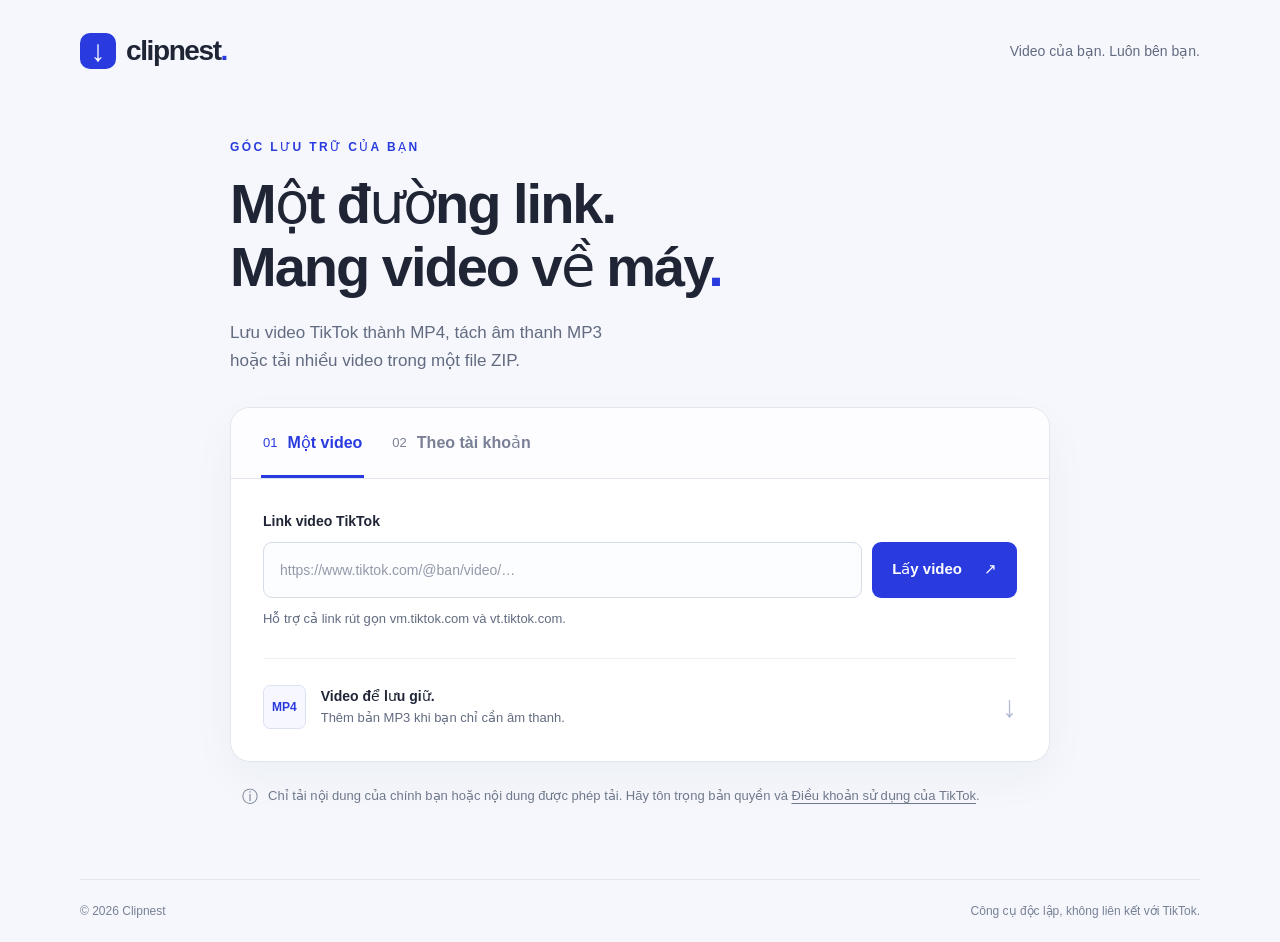
==== frontend/index.html @ 144a3503 "Build Clipnest FastAPI downloader and vanilla frontend" ====
<!doctype html>
<html lang="vi">
<head>
  <meta charset="utf-8"><meta name="viewport" content="width=device-width, initial-scale=1">
  <meta name="description" content="Tải video TikTok của bạn thành MP4, MP3 hoặc bộ sưu tập ZIP.">
  <meta name="referrer" content="no-referrer">
  <title>Clipnest — Lưu những video của bạn</title>
  <link rel="icon" type="image/svg+xml" href="data:image/svg+xml,%3Csvg xmlns='http://www.w3.org/2000/svg' viewBox='0 0 32 32'%3E%3Crect width='32' height='32' rx='9' fill='%232435e8'/%3E%3Cpath d='M16 7v13m-5-5 5 5 5-5M8 23v3h16v-3' fill='none' stroke='white' stroke-width='2.5'/%3E%3C/svg%3E">
  <link rel="stylesheet" href="style.css"><script src="config.js" defer></script><script src="app.js" defer></script>
</head>
<body>
  <header class="topbar"><a class="brand" href="./" aria-label="Clipnest trang chủ"><span class="brand-mark">↓</span>clipnest<span class="brand-period">.</span></a><span class="header-note">Video của bạn. Luôn bên bạn.</span></header>
  <main>
    <section class="intro"><p class="eyebrow">GÓC LƯU TRỮ CỦA BẠN</p><h1>Một đường link.<br>Mang video về máy<span>.</span></h1><p class="intro-description">Lưu video TikTok thành MP4, tách âm thanh MP3<br class="desktop-break"> hoặc tải nhiều video trong một file ZIP.</p></section>
    <section class="workspace" aria-label="Công cụ tải video">
      <div class="tabs" role="tablist" aria-label="Chế độ tải">
        <button id="tab-video" class="tab active" role="tab" aria-selected="true" aria-controls="panel-video">01 <span>Một video</span></button>
        <button id="tab-user" class="tab" role="tab" aria-selected="false" aria-controls="panel-user" tabindex="-1">02 <span>Theo tài khoản</span></button>
      </div>
      <div id="panel-video" class="panel" role="tabpanel" aria-labelledby="tab-video">
        <form id="video-form"><label for="video-url">Link video TikTok</label><div class="input-row"><input id="video-url" name="url" type="url" placeholder="https://www.tiktok.com/@ban/video/…" required maxlength="2048" autocomplete="off"><button class="primary" id="info-button" type="submit">Lấy video <span aria-hidden="true">↗</span></button></div><p class="hint">Hỗ trợ cả link rút gọn vm.tiktok.com và vt.tiktok.com.</p></form>
        <div id="video-message" class="message" role="status" aria-live="polite" hidden></div>
        <article id="video-result" class="result" hidden><img id="thumbnail" alt="Ảnh thu nhỏ của video" referrerpolicy="no-referrer"><div class="result-content"><span class="mini-label">VIDEO CỦA BẠN</span><h2 id="video-title"></h2><p id="video-meta"></p><div class="download-actions"><button id="download-video" class="primary">Tải MP4 <span aria-hidden="true">↓</span></button><button id="download-audio" class="secondary">Chỉ âm thanh · MP3</button></div></div></article>
        <div class="format-note"><span class="file-tag">MP4</span><p>Video để lưu giữ.<br><span>Thêm bản MP3 khi bạn chỉ cần âm thanh.</span></p><span class="line-icon" aria-hidden="true">↓</span></div>
      </div>
      <div id="panel-user" class="panel" role="tabpanel" aria-labelledby="tab-user" hidden>
        <form id="user-form"><div class="user-fields"><div><label for="username">Username, userId hoặc link tài khoản</label><input id="username" placeholder="@username hoặc link hồ sơ TikTok" required maxlength="2048" autocomplete="off"></div><div><label for="limit">Số video tối đa</label><input id="limit" type="number" min="1" max="100" step="1" value="20" required></div></div><p class="hint">Từ 1 đến 100 video công khai. Thứ tự do TikTok cung cấp.</p><button id="start-button" class="primary" type="submit">Tạo file ZIP <span aria-hidden="true">↓</span></button></form>
        <div id="user-message" class="message" role="status" aria-live="polite" hidden></div>
        <section id="job-progress" class="job-card" hidden aria-label="Tiến trình tải"><div class="job-heading"><strong id="job-label">Đang chờ lượt…</strong><span id="job-count">0 / 0</span></div><progress id="progress" value="0" max="1">0%</progress><p id="job-detail" class="hint"></p><button id="download-zip" class="primary" hidden>Tải file ZIP <span aria-hidden="true">↓</span></button></section>
        <div class="format-note"><span class="file-tag">ZIP</span><p>Cả bộ sưu tập, một lần tải.<br><span>File sẵn sàng trong 15 phút sau khi hoàn tất.</span></p><span class="line-icon" aria-hidden="true">↓</span></div>
      </div>
    </section>
    <aside class="permission-note"><span aria-hidden="true">ⓘ</span><p>Chỉ tải nội dung của chính bạn hoặc nội dung được phép tải. Hãy tôn trọng bản quyền và <a href="https://www.tiktok.com/legal/page/row/terms-of-service/vi" target="_blank" rel="noopener noreferrer">Điều khoản sử dụng của TikTok</a>.</p></aside>
  </main>
  <footer><span>© <span id="year">2026</span> Clipnest</span><span>Công cụ độc lập, không liên kết với TikTok.</span></footer>
</body></html>
---- frontend/style.css ----
:root{font-family:Inter,-apple-system,BlinkMacSystemFont,"Segoe UI",sans-serif;color:#202536;background:#f5f7fc;font-synthesis:none;line-height:1.5;--blue:#293bdf;--muted:#626b80;--border:#e1e5ef}*{box-sizing:border-box}body{margin:0}button,input{font:inherit}button,a,input{-webkit-tap-highlight-color:transparent}button{cursor:pointer}button:disabled{cursor:wait;opacity:.6}button:focus-visible,a:focus-visible,input:focus-visible{outline:3px solid #91a0ff;outline-offset:4px}[hidden]{display:none!important}.topbar{max-width:1184px;margin:auto;padding:30px 32px;display:flex;justify-content:space-between;align-items:center}.brand{text-decoration:none;color:#202536;font-size:28px;letter-spacing:-1.4px;font-weight:800;display:flex;align-items:center}.brand-mark{background:var(--blue);color:white;border-radius:10px;width:36px;height:36px;margin-right:10px;display:grid;place-items:center;font-size:30px;line-height:1;letter-spacing:0}.brand-period{color:var(--blue)}.header-note{font-size:14px;color:var(--muted)}main{width:min(820px,calc(100% - 40px));margin:36px auto 70px}.intro{margin-bottom:32px}.eyebrow{font-size:12px;letter-spacing:2.4px;font-weight:700;color:var(--blue);margin:0 0 16px}h1{font-size:clamp(34px,5.5vw,56px);font-weight:750;line-height:1.13;letter-spacing:-2px;margin:0 0 20px}h1>span{color:var(--blue)}.intro-description{color:var(--muted);margin:0;font-size:17px;line-height:1.65}.workspace{background:white;border:1px solid var(--border);border-radius:20px;box-shadow:0 16px 45px #1d28500a;overflow:hidden}.tabs{display:flex;border-bottom:1px solid var(--border);padding:0 30px;gap:26px;background:#fdfdff}.tab{border:0;background:transparent;padding:23px 2px 20px;border-bottom:3px solid transparent;color:#798095;font-size:13px;display:flex;gap:10px;align-items:center}.tab span{font-weight:650;font-size:16px}.tab.active{color:var(--blue);border-bottom-color:var(--blue)}.panel{padding:32px}label{display:block;font-weight:650;font-size:14px;margin-bottom:10px}input{border:1px solid #d6dce9;border-radius:9px;background:#fcfdff;padding:15px 16px;width:100%;min-width:0;color:#202536;font-size:16px}input::placeholder{color:#9299a9;font-size:14px}.input-row{display:flex;gap:10px}.input-row input{flex:1}.primary,.secondary{border:1px solid transparent;border-radius:9px;padding:13px 19px;font-weight:650;white-space:nowrap;font-size:15px;display:inline-flex;justify-content:center;align-items:center;gap:22px;min-height:49px}.primary{background:var(--blue);color:#fff}.primary:hover:not(:disabled){background:#1c2cc0}.secondary{background:white;color:#3f485d;border-color:#d6dce9}.secondary:hover:not(:disabled){background:#f5f7fc}.hint{color:var(--muted);font-size:13px;margin:11px 0 0}.format-note{margin-top:30px;padding-top:25px;border-top:1px solid #edf0f6;display:flex;align-items:center;gap:15px}.file-tag{border:1px solid #dce1f2;color:var(--blue);border-radius:7px;padding:12px 8px;font-size:12px;font-weight:750;background:#f7f8ff}.format-note p{font-size:14px;margin:0;font-weight:600}.format-note p span{font-size:13px;font-weight:400;color:var(--muted)}.line-icon{margin-left:auto;font-size:30px;color:#b1bad4}.permission-note{display:flex;gap:10px;align-items:flex-start;margin:23px 12px 0;color:#70798c}.permission-note p{font-size:13px;margin:0;line-height:1.7}.permission-note a{color:inherit;text-underline-offset:3px}.permission-note>span{line-height:1.5}footer{max-width:1120px;border-top:1px solid var(--border);padding:22px 0;margin:0 auto;display:flex;justify-content:space-between;font-size:12px;color:#788195}.message{margin-top:20px;background:#eef2ff;border:1px solid #dbe2ff;border-radius:9px;padding:13px 16px;font-size:14px;overflow-wrap:anywhere}.message.error{background:#fff1f2;border-color:#ffd5db;color:#a42a3d}.result{display:flex;gap:22px;padding-top:24px;margin-top:22px;border-top:1px solid var(--border)}.result img{width:105px;height:145px;object-fit:cover;border-radius:9px;background:#f0f2f8}.result-content{min-width:0;flex:1}.result h2{font-size:18px;line-height:1.4;margin:6px 0;overflow-wrap:anywhere}.result p{font-size:13px;color:var(--muted);margin:8px 0 15px}.mini-label{font-size:11px;letter-spacing:1.5px;color:var(--blue);font-weight:700}.download-actions{display:flex;gap:9px;flex-wrap:wrap}.user-fields{display:grid;grid-template-columns:1fr 150px;gap:16px}#start-button{margin-top:23px}.job-card{margin-top:22px;border:1px solid var(--border);border-radius:11px;padding:20px;background:#fafbff}.job-heading{display:flex;justify-content:space-between;gap:15px;font-size:14px}#job-count{white-space:nowrap;color:var(--blue)}progress{width:100%;height:8px;border:0;border-radius:9px;display:block;margin-top:20px;overflow:hidden;background:#e2e7f7}progress::-webkit-progress-bar{background:#e2e7f7}progress::-webkit-progress-value{background:var(--blue);border-radius:9px}progress::-moz-progress-bar{background:var(--blue)}#download-zip{margin-top:18px}@media(max-width:600px){.topbar{padding:22px}.header-note{display:none}main{margin:22px auto 44px;width:calc(100% - 32px)}h1{letter-spacing:-1px}.intro-description{font-size:15px}.desktop-break{display:none}.tabs{padding:0 20px;gap:22px}.tab{gap:7px}.tab span{font-size:14px}.panel{padding:24px 20px}.input-row{flex-direction:column}.input-row .primary{width:100%}.user-fields{grid-template-columns:1fr}.user-fields>div:last-child{max-width:180px}.format-note p span{font-size:12px}.result{gap:14px}.result img{width:70px;height:100px}.result h2{font-size:16px}.download-actions{flex-direction:column}.download-actions button{width:100%;white-space:normal}.permission-note{margin-inline:4px}footer{margin:0 20px;gap:14px;flex-direction:column;padding:20px 0}.job-heading{flex-wrap:wrap}}
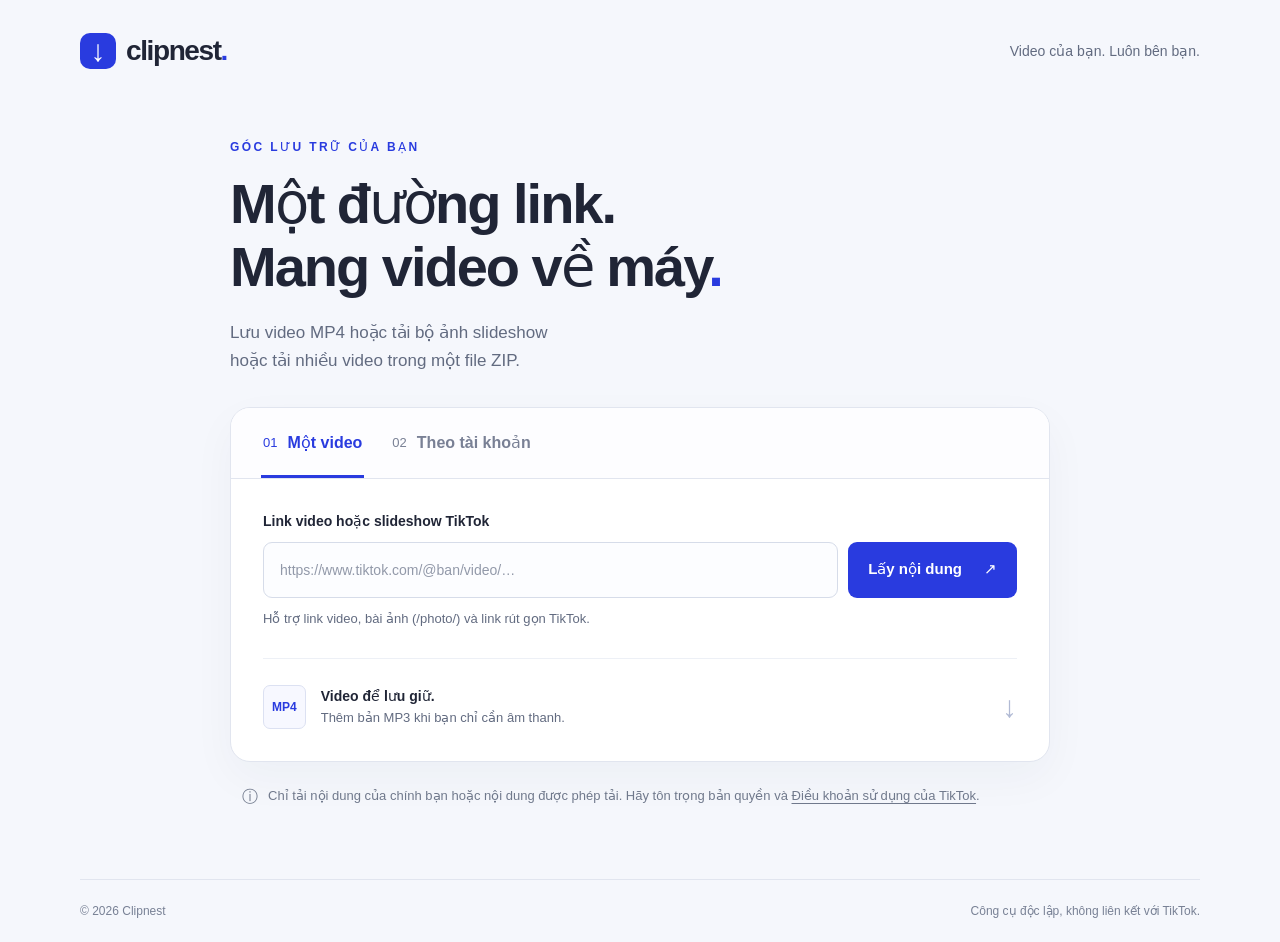
==== commit b9804a92: "Download TikTok photo slideshows as ordered image ZIP archives" ====
--- a/frontend/index.html
+++ b/frontend/index.html
@@ -11,20 +11,20 @@
 <body>
   <header class="topbar"><a class="brand" href="./" aria-label="Clipnest trang chủ"><span class="brand-mark">↓</span>clipnest<span class="brand-period">.</span></a><span class="header-note">Video của bạn. Luôn bên bạn.</span></header>
   <main>
-    <section class="intro"><p class="eyebrow">GÓC LƯU TRỮ CỦA BẠN</p><h1>Một đường link.<br>Mang video về máy<span>.</span></h1><p class="intro-description">Lưu video TikTok thành MP4, tách âm thanh MP3<br class="desktop-break"> hoặc tải nhiều video trong một file ZIP.</p></section>
+    <section class="intro"><p class="eyebrow">GÓC LƯU TRỮ CỦA BẠN</p><h1>Một đường link.<br>Mang video về máy<span>.</span></h1><p class="intro-description">Lưu video MP4 hoặc tải bộ ảnh slideshow<br class="desktop-break"> hoặc tải nhiều video trong một file ZIP.</p></section>
     <section class="workspace" aria-label="Công cụ tải video">
       <div class="tabs" role="tablist" aria-label="Chế độ tải">
         <button id="tab-video" class="tab active" role="tab" aria-selected="true" aria-controls="panel-video">01 <span>Một video</span></button>
         <button id="tab-user" class="tab" role="tab" aria-selected="false" aria-controls="panel-user" tabindex="-1">02 <span>Theo tài khoản</span></button>
       </div>
       <div id="panel-video" class="panel" role="tabpanel" aria-labelledby="tab-video">
-        <form id="video-form"><label for="video-url">Link video TikTok</label><div class="input-row"><input id="video-url" name="url" type="url" placeholder="https://www.tiktok.com/@ban/video/…" required maxlength="2048" autocomplete="off"><button class="primary" id="info-button" type="submit">Lấy video <span aria-hidden="true">↗</span></button></div><p class="hint">Hỗ trợ cả link rút gọn vm.tiktok.com và vt.tiktok.com.</p></form>
+        <form id="video-form"><label for="video-url">Link video hoặc slideshow TikTok</label><div class="input-row"><input id="video-url" name="url" type="url" placeholder="https://www.tiktok.com/@ban/video/…" required maxlength="2048" autocomplete="off"><button class="primary" id="info-button" type="submit">Lấy nội dung <span aria-hidden="true">↗</span></button></div><p class="hint">Hỗ trợ link video, bài ảnh (/photo/) và link rút gọn TikTok.</p></form>
         <div id="video-message" class="message" role="status" aria-live="polite" hidden></div>
-        <article id="video-result" class="result" hidden><img id="thumbnail" alt="Ảnh thu nhỏ của video" referrerpolicy="no-referrer"><div class="result-content"><span class="mini-label">VIDEO CỦA BẠN</span><h2 id="video-title"></h2><p id="video-meta"></p><div class="download-actions"><button id="download-video" class="primary">Tải MP4 <span aria-hidden="true">↓</span></button><button id="download-audio" class="secondary">Chỉ âm thanh · MP3</button></div></div></article>
+        <article id="video-result" class="result" hidden><img id="thumbnail" alt="Ảnh thu nhỏ của video" referrerpolicy="no-referrer"><div class="result-content"><span class="mini-label">NỘI DUNG CỦA BẠN</span><h2 id="video-title"></h2><p id="video-meta"></p><div class="download-actions"><button id="download-video" class="primary">Tải MP4 <span aria-hidden="true">↓</span></button><button id="download-images" class="primary" hidden>Tải bộ ảnh · ZIP ↓</button><button id="download-audio" class="secondary">Chỉ âm thanh · MP3</button></div></div></article>
         <div class="format-note"><span class="file-tag">MP4</span><p>Video để lưu giữ.<br><span>Thêm bản MP3 khi bạn chỉ cần âm thanh.</span></p><span class="line-icon" aria-hidden="true">↓</span></div>
       </div>
       <div id="panel-user" class="panel" role="tabpanel" aria-labelledby="tab-user" hidden>
-        <form id="user-form"><div class="user-fields"><div><label for="username">Username, userId hoặc link tài khoản</label><input id="username" placeholder="@username hoặc link hồ sơ TikTok" required maxlength="2048" autocomplete="off"></div><div><label for="limit">Số video tối đa</label><input id="limit" type="number" min="1" max="100" step="1" value="20" required></div></div><p class="hint">Từ 1 đến 100 video công khai. Thứ tự do TikTok cung cấp.</p><button id="start-button" class="primary" type="submit">Tạo file ZIP <span aria-hidden="true">↓</span></button></form>
+        <form id="user-form"><div class="user-fields"><div><label for="username">Username, userId hoặc link tài khoản</label><input id="username" placeholder="@username hoặc link hồ sơ TikTok" required maxlength="2048" autocomplete="off"></div><div><label for="limit">Số bài tối đa</label><input id="limit" type="number" min="1" max="100" step="1" value="20" required></div></div><p class="hint">Từ 1 đến 100 bài công khai. Video thành MP4, slideshow thành thư mục ảnh, không kèm nhạc.</p><button id="start-button" class="primary" type="submit">Tạo file ZIP <span aria-hidden="true">↓</span></button></form>
         <div id="user-message" class="message" role="status" aria-live="polite" hidden></div>
         <section id="job-progress" class="job-card" hidden aria-label="Tiến trình tải"><div class="job-heading"><strong id="job-label">Đang chờ lượt…</strong><span id="job-count">0 / 0</span></div><progress id="progress" value="0" max="1">0%</progress><p id="job-detail" class="hint"></p><button id="download-zip" class="primary" hidden>Tải file ZIP <span aria-hidden="true">↓</span></button></section>
         <div class="format-note"><span class="file-tag">ZIP</span><p>Cả bộ sưu tập, một lần tải.<br><span>File sẵn sàng trong 15 phút sau khi hoàn tất.</span></p><span class="line-icon" aria-hidden="true">↓</span></div>
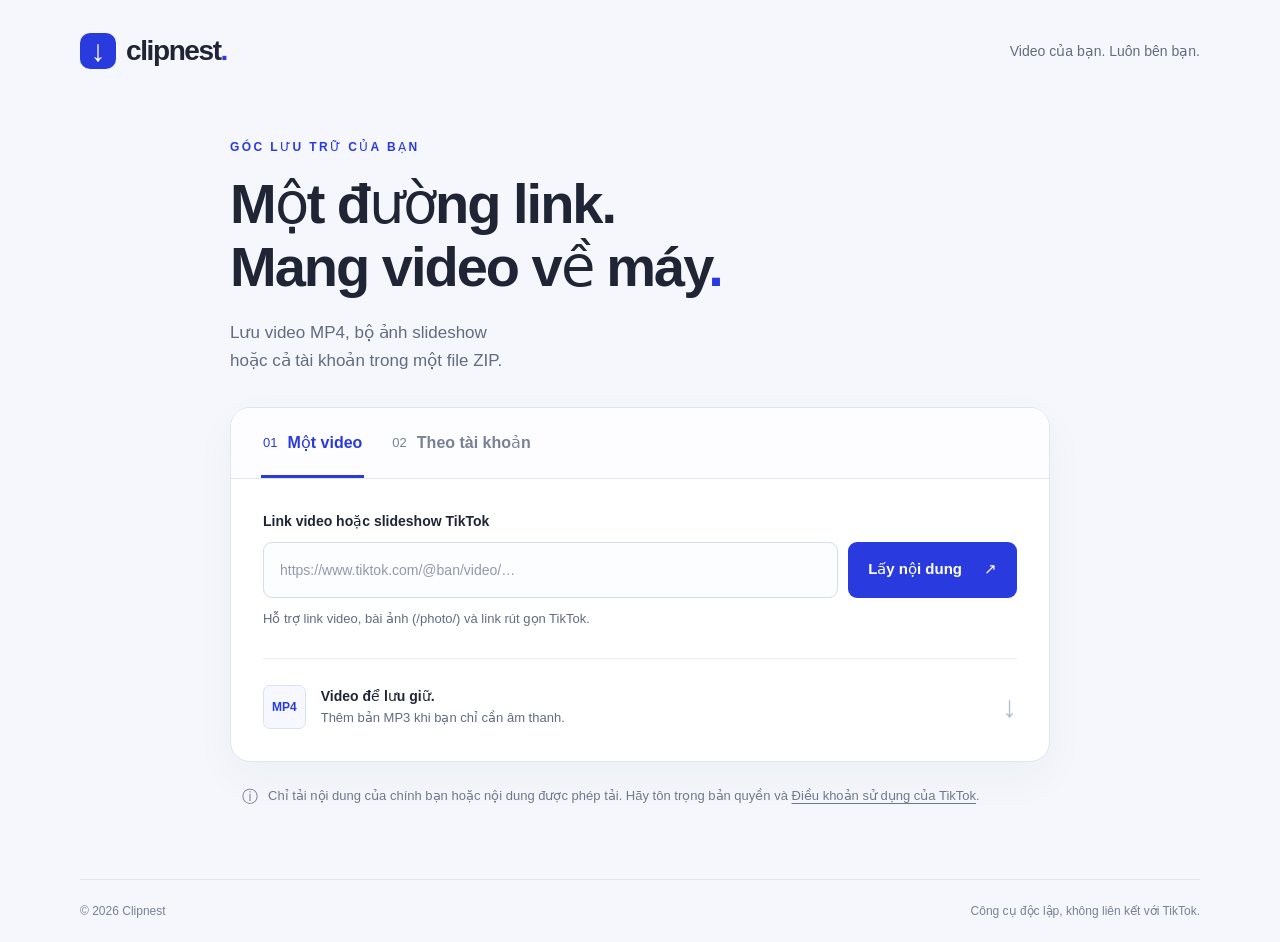
==== commit 68be4d63: "Refresh cached frontend script for image download controls" ====
--- a/frontend/index.html
+++ b/frontend/index.html
@@ -6,12 +6,12 @@
   <meta name="referrer" content="no-referrer">
   <title>Clipnest — Lưu những video của bạn</title>
   <link rel="icon" type="image/svg+xml" href="data:image/svg+xml,%3Csvg xmlns='http://www.w3.org/2000/svg' viewBox='0 0 32 32'%3E%3Crect width='32' height='32' rx='9' fill='%232435e8'/%3E%3Cpath d='M16 7v13m-5-5 5 5 5-5M8 23v3h16v-3' fill='none' stroke='white' stroke-width='2.5'/%3E%3C/svg%3E">
-  <link rel="stylesheet" href="style.css"><script src="config.js" defer></script><script src="app.js" defer></script>
+  <link rel="stylesheet" href="style.css"><script src="config.js" defer></script><script src="app.js?v=0.3.0" defer></script>
 </head>
 <body>
   <header class="topbar"><a class="brand" href="./" aria-label="Clipnest trang chủ"><span class="brand-mark">↓</span>clipnest<span class="brand-period">.</span></a><span class="header-note">Video của bạn. Luôn bên bạn.</span></header>
   <main>
-    <section class="intro"><p class="eyebrow">GÓC LƯU TRỮ CỦA BẠN</p><h1>Một đường link.<br>Mang video về máy<span>.</span></h1><p class="intro-description">Lưu video MP4 hoặc tải bộ ảnh slideshow<br class="desktop-break"> hoặc tải nhiều video trong một file ZIP.</p></section>
+    <section class="intro"><p class="eyebrow">GÓC LƯU TRỮ CỦA BẠN</p><h1>Một đường link.<br>Mang video về máy<span>.</span></h1><p class="intro-description">Lưu video MP4, bộ ảnh slideshow<br class="desktop-break"> hoặc cả tài khoản trong một file ZIP.</p></section>
     <section class="workspace" aria-label="Công cụ tải video">
       <div class="tabs" role="tablist" aria-label="Chế độ tải">
         <button id="tab-video" class="tab active" role="tab" aria-selected="true" aria-controls="panel-video">01 <span>Một video</span></button>
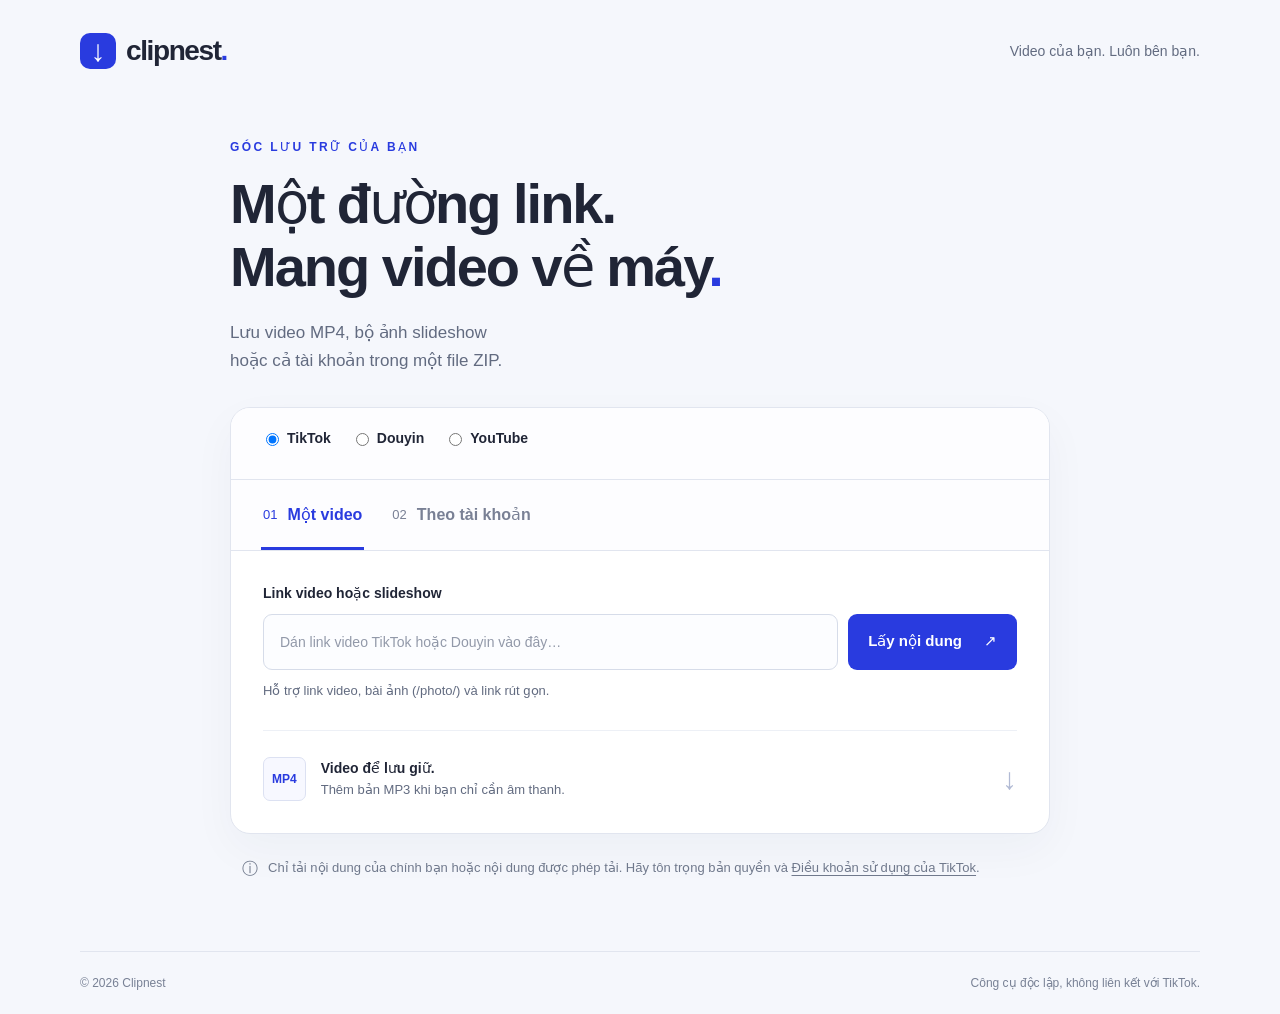
==== commit 636192b1: "download video douyin and youtube" ====
--- a/frontend/index.html
+++ b/frontend/index.html
@@ -7,30 +7,112 @@
   <title>Clipnest — Lưu những video của bạn</title>
   <link rel="icon" type="image/svg+xml" href="data:image/svg+xml,%3Csvg xmlns='http://www.w3.org/2000/svg' viewBox='0 0 32 32'%3E%3Crect width='32' height='32' rx='9' fill='%232435e8'/%3E%3Cpath d='M16 7v13m-5-5 5 5 5-5M8 23v3h16v-3' fill='none' stroke='white' stroke-width='2.5'/%3E%3C/svg%3E">
   <link rel="stylesheet" href="style.css"><script src="config.js" defer></script><script src="app.js?v=0.3.0" defer></script>
-</head>
+  <!-- [YOUTUBE] -->
+  <script src="youtube.js" defer></script></head>
 <body>
   <header class="topbar"><a class="brand" href="./" aria-label="Clipnest trang chủ"><span class="brand-mark">↓</span>clipnest<span class="brand-period">.</span></a><span class="header-note">Video của bạn. Luôn bên bạn.</span></header>
   <main>
     <section class="intro"><p class="eyebrow">GÓC LƯU TRỮ CỦA BẠN</p><h1>Một đường link.<br>Mang video về máy<span>.</span></h1><p class="intro-description">Lưu video MP4, bộ ảnh slideshow<br class="desktop-break"> hoặc cả tài khoản trong một file ZIP.</p></section>
     <section class="workspace" aria-label="Công cụ tải video">
+      <!-- [DOUYIN] -->
+      <div class="platform-toggle" style="padding: 20px 30px; border-bottom: 1px solid var(--border); display: flex; gap: 20px; background: #fdfdff;">
+        <label style="font-weight: 700; cursor: pointer; display: flex; align-items: center; gap: 5px;"><input type="radio" name="platform" value="tiktok" checked> TikTok</label>
+        <label style="font-weight: 700; cursor: pointer; display: flex; align-items: center; gap: 5px;"><input type="radio" name="platform" value="douyin"> Douyin</label>
+        <!-- [YOUTUBE] -->
+        <label style="font-weight: 700; cursor: pointer; display: flex; align-items: center; gap: 5px;"><input type="radio" name="platform" value="youtube"> YouTube</label>
+      </div>
+      <div id="td-workspace">
       <div class="tabs" role="tablist" aria-label="Chế độ tải">
         <button id="tab-video" class="tab active" role="tab" aria-selected="true" aria-controls="panel-video">01 <span>Một video</span></button>
         <button id="tab-user" class="tab" role="tab" aria-selected="false" aria-controls="panel-user" tabindex="-1">02 <span>Theo tài khoản</span></button>
       </div>
       <div id="panel-video" class="panel" role="tabpanel" aria-labelledby="tab-video">
-        <form id="video-form"><label for="video-url">Link video hoặc slideshow TikTok</label><div class="input-row"><input id="video-url" name="url" type="url" placeholder="https://www.tiktok.com/@ban/video/…" required maxlength="2048" autocomplete="off"><button class="primary" id="info-button" type="submit">Lấy nội dung <span aria-hidden="true">↗</span></button></div><p class="hint">Hỗ trợ link video, bài ảnh (/photo/) và link rút gọn TikTok.</p></form>
+        <form id="video-form"><label for="video-url">Link video hoặc slideshow</label><div class="input-row"><input id="video-url" name="url" type="text" placeholder="Dán link video TikTok hoặc Douyin vào đây…" required maxlength="2048" autocomplete="off"><button class="primary" id="info-button" type="submit">Lấy nội dung <span aria-hidden="true">↗</span></button></div><p class="hint">Hỗ trợ link video, bài ảnh (/photo/) và link rút gọn.</p></form>
         <div id="video-message" class="message" role="status" aria-live="polite" hidden></div>
         <article id="video-result" class="result" hidden><img id="thumbnail" alt="Ảnh thu nhỏ của video" referrerpolicy="no-referrer"><div class="result-content"><span class="mini-label">NỘI DUNG CỦA BẠN</span><h2 id="video-title"></h2><p id="video-meta"></p><div class="download-actions"><button id="download-video" class="primary">Tải MP4 <span aria-hidden="true">↓</span></button><button id="download-images" class="primary" hidden>Tải bộ ảnh · ZIP ↓</button><button id="download-audio" class="secondary">Chỉ âm thanh · MP3</button></div></div></article>
         <div class="format-note"><span class="file-tag">MP4</span><p>Video để lưu giữ.<br><span>Thêm bản MP3 khi bạn chỉ cần âm thanh.</span></p><span class="line-icon" aria-hidden="true">↓</span></div>
       </div>
       <div id="panel-user" class="panel" role="tabpanel" aria-labelledby="tab-user" hidden>
-        <form id="user-form"><div class="user-fields"><div><label for="username">Username, userId hoặc link tài khoản</label><input id="username" placeholder="@username hoặc link hồ sơ TikTok" required maxlength="2048" autocomplete="off"></div><div><label for="limit">Số bài tối đa</label><input id="limit" type="number" min="1" max="100" step="1" value="20" required></div></div><p class="hint">Từ 1 đến 100 bài công khai. Video thành MP4, slideshow thành thư mục ảnh, không kèm nhạc.</p><button id="start-button" class="primary" type="submit">Tạo file ZIP <span aria-hidden="true">↓</span></button></form>
+        <form id="user-form"><div class="user-fields"><div><label for="username">Username, userId hoặc link tài khoản</label><input id="username" type="text" placeholder="@username, link hồ sơ, hoặc sec_uid" required maxlength="2048" autocomplete="off"></div><div><label for="limit">Số bài tối đa</label><input id="limit" type="number" min="1" step="1" value="20" required></div></div><p class="hint">Nhập số bài công khai muốn tải. Video thành MP4, slideshow thành thư mục ảnh, không kèm nhạc.</p><button id="start-button" class="primary" type="submit">Tạo file ZIP <span aria-hidden="true">↓</span></button></form>
         <div id="user-message" class="message" role="status" aria-live="polite" hidden></div>
         <section id="job-progress" class="job-card" hidden aria-label="Tiến trình tải"><div class="job-heading"><strong id="job-label">Đang chờ lượt…</strong><span id="job-count">0 / 0</span></div><progress id="progress" value="0" max="1">0%</progress><p id="job-detail" class="hint"></p><button id="download-zip" class="primary" hidden>Tải file ZIP <span aria-hidden="true">↓</span></button></section>
         <div class="format-note"><span class="file-tag">ZIP</span><p>Cả bộ sưu tập, một lần tải.<br><span>File sẵn sàng trong 15 phút sau khi hoàn tất.</span></p><span class="line-icon" aria-hidden="true">↓</span></div>
       </div>
+      </div>
+      <!-- [YOUTUBE] -->
+      <div id="yt-workspace" style="display: none;">
+        <div class="tabs yt-tabs" role="tablist" aria-label="Chế độ tải YouTube">
+          <button id="yt-tab-video" class="tab active" role="tab" aria-selected="true" aria-controls="yt-panel-video">01 <span>Dán link</span></button>
+          <button id="yt-tab-playlist" class="tab" role="tab" aria-selected="false" aria-controls="yt-panel-playlist" tabindex="-1">02 <span>Playlist / Kênh</span></button>
+        </div>
+        
+        <div id="yt-panel-video" class="panel" role="tabpanel" aria-labelledby="yt-tab-video">
+          <form id="yt-video-form">
+            <label for="yt-video-url">Link video YouTube</label>
+            <div class="input-row">
+              <input id="yt-video-url" type="text" placeholder="Dán link video YouTube vào đây…" required maxlength="2048" autocomplete="off">
+              <button class="primary" id="yt-info-button" type="submit">Lấy thông tin <span aria-hidden="true">↗</span></button>
+            </div>
+          </form>
+          <div id="yt-video-message" class="message" role="status" aria-live="polite" hidden></div>
+          <article id="yt-video-result" class="result" hidden>
+            <img id="yt-thumbnail" alt="Ảnh thu nhỏ của video" referrerpolicy="no-referrer">
+            <div class="result-content">
+              <span class="mini-label">NỘI DUNG CỦA BẠN</span>
+              <h2 id="yt-video-title"></h2>
+              <p id="yt-video-meta"></p>
+              
+              <div style="margin-bottom: 15px;">
+                 <label for="yt-quality-select" style="font-size: 13px; margin-bottom: 5px;">Chất lượng:</label>
+                 <select id="yt-quality-select" class="yt-select">
+                 </select>
+              </div>
+              
+              <div class="download-actions">
+                <button id="yt-download-button" class="primary">Tải xuống <span aria-hidden="true">↓</span></button>
+              </div>
+            </div>
+          </article>
+        </div>
+
+        <div id="yt-panel-playlist" class="panel" role="tabpanel" aria-labelledby="yt-tab-playlist" hidden>
+          <form id="yt-playlist-form">
+            <div class="user-fields">
+              <div>
+                <label for="yt-playlist-url">Link Playlist hoặc Kênh</label>
+                <input id="yt-playlist-url" type="text" placeholder="https://www.youtube.com/playlist?list=..." required maxlength="2048" autocomplete="off">
+              </div>
+              <div>
+                <label for="yt-limit">Số video tối đa</label>
+                <input id="yt-limit" type="number" min="1" max="30" step="1" value="5" required>
+              </div>
+            </div>
+            <div style="margin-top: 15px;">
+                <label for="yt-batch-quality" style="font-size: 13px; margin-bottom: 5px;">Chất lượng chung:</label>
+                <select id="yt-batch-quality" class="yt-select">
+                  <option value="1080p">1080p</option>
+                  <option value="720p" selected>720p</option>
+                  <option value="480p">480p</option>
+                  <option value="360p">360p</option>
+                  <option value="mp3">Âm thanh (MP3)</option>
+                </select>
+            </div>
+            <button id="yt-start-button" class="primary" style="margin-top: 23px;" type="submit">Tải hàng loạt <span aria-hidden="true">↓</span></button>
+          </form>
+          <div id="yt-playlist-message" class="message" role="status" aria-live="polite" hidden></div>
+          <section id="yt-job-progress" class="job-card" hidden aria-label="Tiến trình tải">
+            <div class="job-heading">
+              <strong id="yt-job-label">Đang chờ lượt…</strong>
+              <span id="yt-job-count">0 / 0</span>
+            </div>
+            <progress id="yt-progress" value="0" max="1">0%</progress>
+            <p id="yt-job-detail" class="hint"></p>
+            <button id="yt-download-zip" class="primary" hidden>Tải file ZIP <span aria-hidden="true">↓</span></button>
+          </section>
+        </div>
+      </div>
     </section>
-    <aside class="permission-note"><span aria-hidden="true">ⓘ</span><p>Chỉ tải nội dung của chính bạn hoặc nội dung được phép tải. Hãy tôn trọng bản quyền và <a href="https://www.tiktok.com/legal/page/row/terms-of-service/vi" target="_blank" rel="noopener noreferrer">Điều khoản sử dụng của TikTok</a>.</p></aside>
+    <aside class="permission-note"><span aria-hidden="true">ⓘ</span><p id="permission-text">Chỉ tải nội dung của chính bạn hoặc nội dung được phép tải. Hãy tôn trọng bản quyền và <a href="https://www.tiktok.com/legal/page/row/terms-of-service/vi" target="_blank" rel="noopener noreferrer">Điều khoản sử dụng của TikTok</a>.</p></aside>
   </main>
   <footer><span>© <span id="year">2026</span> Clipnest</span><span>Công cụ độc lập, không liên kết với TikTok.</span></footer>
 </body></html>
--- a/frontend/style.css
+++ b/frontend/style.css
@@ -1 +1 @@
-:root{font-family:Inter,-apple-system,BlinkMacSystemFont,"Segoe UI",sans-serif;color:#202536;background:#f5f7fc;font-synthesis:none;line-height:1.5;--blue:#293bdf;--muted:#626b80;--border:#e1e5ef}*{box-sizing:border-box}body{margin:0}button,input{font:inherit}button,a,input{-webkit-tap-highlight-color:transparent}button{cursor:pointer}button:disabled{cursor:wait;opacity:.6}button:focus-visible,a:focus-visible,input:focus-visible{outline:3px solid #91a0ff;outline-offset:4px}[hidden]{display:none!important}.topbar{max-width:1184px;margin:auto;padding:30px 32px;display:flex;justify-content:space-between;align-items:center}.brand{text-decoration:none;color:#202536;font-size:28px;letter-spacing:-1.4px;font-weight:800;display:flex;align-items:center}.brand-mark{background:var(--blue);color:white;border-radius:10px;width:36px;height:36px;margin-right:10px;display:grid;place-items:center;font-size:30px;line-height:1;letter-spacing:0}.brand-period{color:var(--blue)}.header-note{font-size:14px;color:var(--muted)}main{width:min(820px,calc(100% - 40px));margin:36px auto 70px}.intro{margin-bottom:32px}.eyebrow{font-size:12px;letter-spacing:2.4px;font-weight:700;color:var(--blue);margin:0 0 16px}h1{font-size:clamp(34px,5.5vw,56px);font-weight:750;line-height:1.13;letter-spacing:-2px;margin:0 0 20px}h1>span{color:var(--blue)}.intro-description{color:var(--muted);margin:0;font-size:17px;line-height:1.65}.workspace{background:white;border:1px solid var(--border);border-radius:20px;box-shadow:0 16px 45px #1d28500a;overflow:hidden}.tabs{display:flex;border-bottom:1px solid var(--border);padding:0 30px;gap:26px;background:#fdfdff}.tab{border:0;background:transparent;padding:23px 2px 20px;border-bottom:3px solid transparent;color:#798095;font-size:13px;display:flex;gap:10px;align-items:center}.tab span{font-weight:650;font-size:16px}.tab.active{color:var(--blue);border-bottom-color:var(--blue)}.panel{padding:32px}label{display:block;font-weight:650;font-size:14px;margin-bottom:10px}input{border:1px solid #d6dce9;border-radius:9px;background:#fcfdff;padding:15px 16px;width:100%;min-width:0;color:#202536;font-size:16px}input::placeholder{color:#9299a9;font-size:14px}.input-row{display:flex;gap:10px}.input-row input{flex:1}.primary,.secondary{border:1px solid transparent;border-radius:9px;padding:13px 19px;font-weight:650;white-space:nowrap;font-size:15px;display:inline-flex;justify-content:center;align-items:center;gap:22px;min-height:49px}.primary{background:var(--blue);color:#fff}.primary:hover:not(:disabled){background:#1c2cc0}.secondary{background:white;color:#3f485d;border-color:#d6dce9}.secondary:hover:not(:disabled){background:#f5f7fc}.hint{color:var(--muted);font-size:13px;margin:11px 0 0}.format-note{margin-top:30px;padding-top:25px;border-top:1px solid #edf0f6;display:flex;align-items:center;gap:15px}.file-tag{border:1px solid #dce1f2;color:var(--blue);border-radius:7px;padding:12px 8px;font-size:12px;font-weight:750;background:#f7f8ff}.format-note p{font-size:14px;margin:0;font-weight:600}.format-note p span{font-size:13px;font-weight:400;color:var(--muted)}.line-icon{margin-left:auto;font-size:30px;color:#b1bad4}.permission-note{display:flex;gap:10px;align-items:flex-start;margin:23px 12px 0;color:#70798c}.permission-note p{font-size:13px;margin:0;line-height:1.7}.permission-note a{color:inherit;text-underline-offset:3px}.permission-note>span{line-height:1.5}footer{max-width:1120px;border-top:1px solid var(--border);padding:22px 0;margin:0 auto;display:flex;justify-content:space-between;font-size:12px;color:#788195}.message{margin-top:20px;background:#eef2ff;border:1px solid #dbe2ff;border-radius:9px;padding:13px 16px;font-size:14px;overflow-wrap:anywhere}.message.error{background:#fff1f2;border-color:#ffd5db;color:#a42a3d}.result{display:flex;gap:22px;padding-top:24px;margin-top:22px;border-top:1px solid var(--border)}.result img{width:105px;height:145px;object-fit:cover;border-radius:9px;background:#f0f2f8}.result-content{min-width:0;flex:1}.result h2{font-size:18px;line-height:1.4;margin:6px 0;overflow-wrap:anywhere}.result p{font-size:13px;color:var(--muted);margin:8px 0 15px}.mini-label{font-size:11px;letter-spacing:1.5px;color:var(--blue);font-weight:700}.download-actions{display:flex;gap:9px;flex-wrap:wrap}.user-fields{display:grid;grid-template-columns:1fr 150px;gap:16px}#start-button{margin-top:23px}.job-card{margin-top:22px;border:1px solid var(--border);border-radius:11px;padding:20px;background:#fafbff}.job-heading{display:flex;justify-content:space-between;gap:15px;font-size:14px}#job-count{white-space:nowrap;color:var(--blue)}progress{width:100%;height:8px;border:0;border-radius:9px;display:block;margin-top:20px;overflow:hidden;background:#e2e7f7}progress::-webkit-progress-bar{background:#e2e7f7}progress::-webkit-progress-value{background:var(--blue);border-radius:9px}progress::-moz-progress-bar{background:var(--blue)}#download-zip{margin-top:18px}@media(max-width:600px){.topbar{padding:22px}.header-note{display:none}main{margin:22px auto 44px;width:calc(100% - 32px)}h1{letter-spacing:-1px}.intro-description{font-size:15px}.desktop-break{display:none}.tabs{padding:0 20px;gap:22px}.tab{gap:7px}.tab span{font-size:14px}.panel{padding:24px 20px}.input-row{flex-direction:column}.input-row .primary{width:100%}.user-fields{grid-template-columns:1fr}.user-fields>div:last-child{max-width:180px}.format-note p span{font-size:12px}.result{gap:14px}.result img{width:70px;height:100px}.result h2{font-size:16px}.download-actions{flex-direction:column}.download-actions button{width:100%;white-space:normal}.permission-note{margin-inline:4px}footer{margin:0 20px;gap:14px;flex-direction:column;padding:20px 0}.job-heading{flex-wrap:wrap}}
+:root{font-family:Inter,-apple-system,BlinkMacSystemFont,"Segoe UI",sans-serif;color:#202536;background:#f5f7fc;font-synthesis:none;line-height:1.5;--blue:#293bdf;--muted:#626b80;--border:#e1e5ef}*{box-sizing:border-box}body{margin:0}button,input,select{font:inherit}button,a,input,select{-webkit-tap-highlight-color:transparent}button{cursor:pointer}button:disabled{cursor:wait;opacity:.6}button:focus-visible,a:focus-visible,input:focus-visible,select:focus-visible{outline:3px solid #91a0ff;outline-offset:4px}[hidden]{display:none!important}.topbar{max-width:1184px;margin:auto;padding:30px 32px;display:flex;justify-content:space-between;align-items:center}.brand{text-decoration:none;color:#202536;font-size:28px;letter-spacing:-1.4px;font-weight:800;display:flex;align-items:center}.brand-mark{background:var(--blue);color:white;border-radius:10px;width:36px;height:36px;margin-right:10px;display:grid;place-items:center;font-size:30px;line-height:1;letter-spacing:0}.brand-period{color:var(--blue)}.header-note{font-size:14px;color:var(--muted)}main{width:min(820px,calc(100% - 40px));margin:36px auto 70px}.intro{margin-bottom:32px}.eyebrow{font-size:12px;letter-spacing:2.4px;font-weight:700;color:var(--blue);margin:0 0 16px}h1{font-size:clamp(34px,5.5vw,56px);font-weight:750;line-height:1.13;letter-spacing:-2px;margin:0 0 20px}h1>span{color:var(--blue)}.intro-description{color:var(--muted);margin:0;font-size:17px;line-height:1.65}.workspace{background:white;border:1px solid var(--border);border-radius:20px;box-shadow:0 16px 45px #1d28500a;overflow:hidden}.tabs{display:flex;border-bottom:1px solid var(--border);padding:0 30px;gap:26px;background:#fdfdff}.tab{border:0;background:transparent;padding:23px 2px 20px;border-bottom:3px solid transparent;color:#798095;font-size:13px;display:flex;gap:10px;align-items:center}.tab span{font-weight:650;font-size:16px}.tab.active{color:var(--blue);border-bottom-color:var(--blue)}.panel{padding:32px}label{display:block;font-weight:650;font-size:14px;margin-bottom:10px}input,select{border:1px solid #d6dce9;border-radius:9px;background:#fcfdff;padding:15px 16px;width:100%;min-width:0;color:#202536;font-size:16px}input::placeholder{color:#9299a9;font-size:14px}.input-row{display:flex;gap:10px}.input-row input{flex:1}.primary,.secondary{border:1px solid transparent;border-radius:9px;padding:13px 19px;font-weight:650;white-space:nowrap;font-size:15px;display:inline-flex;justify-content:center;align-items:center;gap:22px;min-height:49px}.primary{background:var(--blue);color:#fff}.primary:hover:not(:disabled){background:#1c2cc0}.secondary{background:white;color:#3f485d;border-color:#d6dce9}.secondary:hover:not(:disabled){background:#f5f7fc}.hint{color:var(--muted);font-size:13px;margin:11px 0 0}.format-note{margin-top:30px;padding-top:25px;border-top:1px solid #edf0f6;display:flex;align-items:center;gap:15px}.file-tag{border:1px solid #dce1f2;color:var(--blue);border-radius:7px;padding:12px 8px;font-size:12px;font-weight:750;background:#f7f8ff}.format-note p{font-size:14px;margin:0;font-weight:600}.format-note p span{font-size:13px;font-weight:400;color:var(--muted)}.line-icon{margin-left:auto;font-size:30px;color:#b1bad4}.permission-note{display:flex;gap:10px;align-items:flex-start;margin:23px 12px 0;color:#70798c}.permission-note p{font-size:13px;margin:0;line-height:1.7}.permission-note a{color:inherit;text-underline-offset:3px}.permission-note>span{line-height:1.5}footer{max-width:1120px;border-top:1px solid var(--border);padding:22px 0;margin:0 auto;display:flex;justify-content:space-between;font-size:12px;color:#788195}.message{margin-top:20px;background:#eef2ff;border:1px solid #dbe2ff;border-radius:9px;padding:13px 16px;font-size:14px;overflow-wrap:anywhere}.message.error{background:#fff1f2;border-color:#ffd5db;color:#a42a3d}.result{display:flex;gap:22px;padding-top:24px;margin-top:22px;border-top:1px solid var(--border)}.result img{width:105px;height:145px;object-fit:cover;border-radius:9px;background:#f0f2f8}.result-content{min-width:0;flex:1}.result h2{font-size:18px;line-height:1.4;margin:6px 0;overflow-wrap:anywhere}.result p{font-size:13px;color:var(--muted);margin:8px 0 15px}.mini-label{font-size:11px;letter-spacing:1.5px;color:var(--blue);font-weight:700}.download-actions{display:flex;gap:9px;flex-wrap:wrap}.user-fields{display:grid;grid-template-columns:1fr 150px;gap:16px}#start-button{margin-top:23px}.job-card{margin-top:22px;border:1px solid var(--border);border-radius:11px;padding:20px;background:#fafbff}.job-heading{display:flex;justify-content:space-between;gap:15px;font-size:14px}#job-count{white-space:nowrap;color:var(--blue)}progress{width:100%;height:8px;border:0;border-radius:9px;display:block;margin-top:20px;overflow:hidden;background:#e2e7f7}progress::-webkit-progress-bar{background:#e2e7f7}progress::-webkit-progress-value{background:var(--blue);border-radius:9px}progress::-moz-progress-bar{background:var(--blue)}#download-zip{margin-top:18px}.yt-select{border: 1px solid #d6dce9; border-radius: 9px; padding: 10px; font-size: 14px; background-color: #fcfdff; width: 100%;}@media(max-width:600px){.topbar{padding:22px}.header-note{display:none}main{margin:22px auto 44px;width:calc(100% - 32px)}h1{letter-spacing:-1px}.intro-description{font-size:15px}.desktop-break{display:none}.tabs{padding:0 20px;gap:22px}.tab{gap:7px}.tab span{font-size:14px}.panel{padding:24px 20px}.input-row{flex-direction:column}.input-row .primary{width:100%}.user-fields{grid-template-columns:1fr}.user-fields>div:last-child{max-width:180px}.format-note p span{font-size:12px}.result{gap:14px}.result img{width:70px;height:100px}.result h2{font-size:16px}.download-actions{flex-direction:column}.download-actions button{width:100%;white-space:normal}.permission-note{margin-inline:4px}footer{margin:0 20px;gap:14px;flex-direction:column;padding:20px 0}.job-heading{flex-wrap:wrap}}
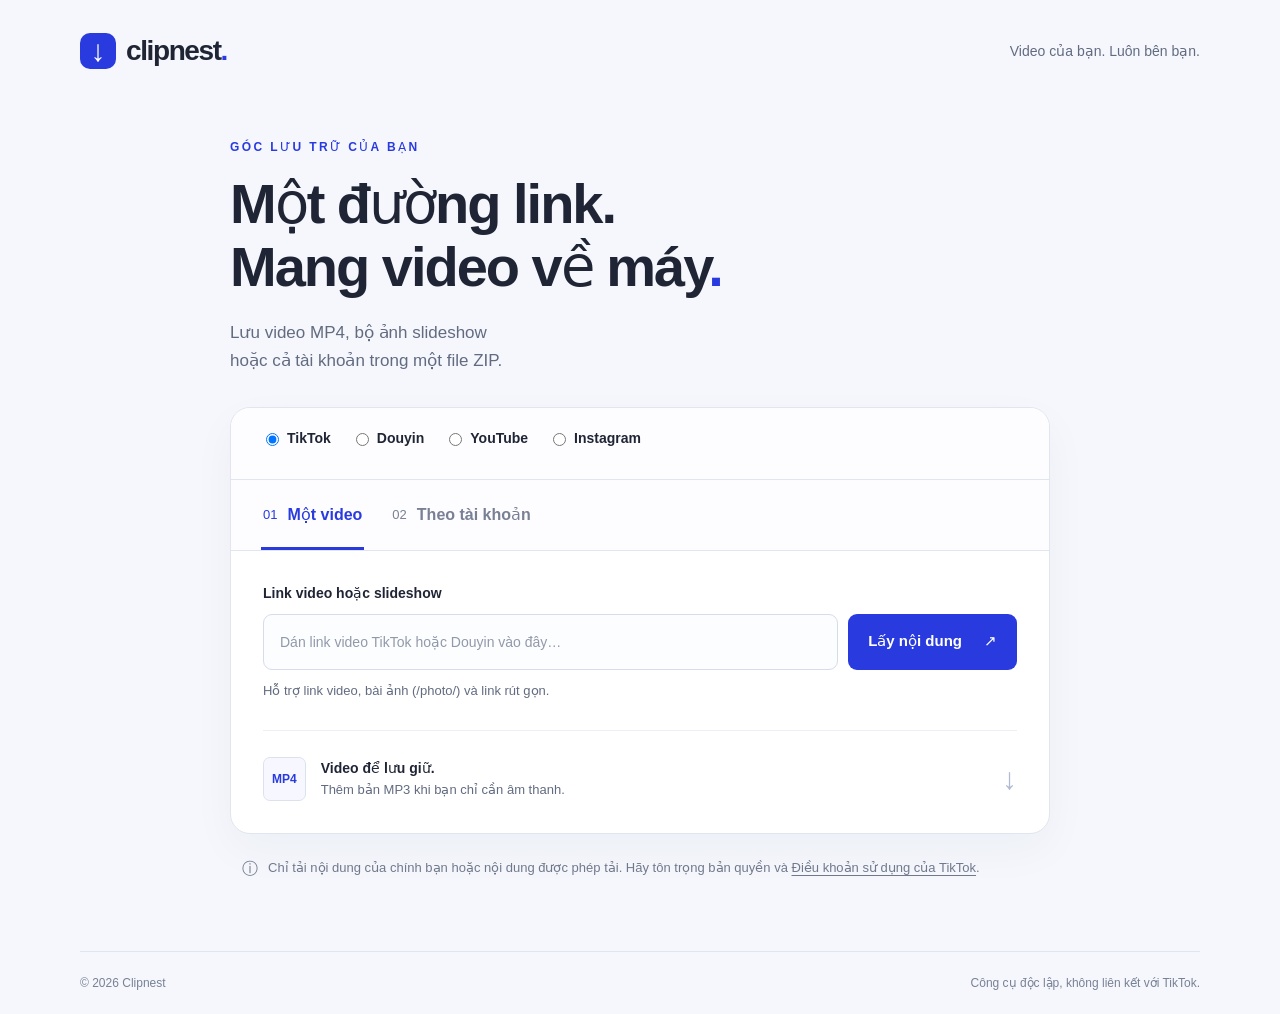
==== commit 8f364ab9: "Fix YouTube runtime in Render and deploy Instagram integration" ====
--- a/frontend/index.html
+++ b/frontend/index.html
@@ -8,7 +8,9 @@
   <link rel="icon" type="image/svg+xml" href="data:image/svg+xml,%3Csvg xmlns='http://www.w3.org/2000/svg' viewBox='0 0 32 32'%3E%3Crect width='32' height='32' rx='9' fill='%232435e8'/%3E%3Cpath d='M16 7v13m-5-5 5 5 5-5M8 23v3h16v-3' fill='none' stroke='white' stroke-width='2.5'/%3E%3C/svg%3E">
   <link rel="stylesheet" href="style.css"><script src="config.js" defer></script><script src="app.js?v=0.3.0" defer></script>
   <!-- [YOUTUBE] -->
-  <script src="youtube.js" defer></script></head>
+  <script src="youtube.js?v=20261004" defer></script>
+  <!-- [INSTAGRAM] -->
+  <script src="instagram.js?v=20261004" defer></script></head>
 <body>
   <header class="topbar"><a class="brand" href="./" aria-label="Clipnest trang chủ"><span class="brand-mark">↓</span>clipnest<span class="brand-period">.</span></a><span class="header-note">Video của bạn. Luôn bên bạn.</span></header>
   <main>
@@ -20,6 +22,8 @@
         <label style="font-weight: 700; cursor: pointer; display: flex; align-items: center; gap: 5px;"><input type="radio" name="platform" value="douyin"> Douyin</label>
         <!-- [YOUTUBE] -->
         <label style="font-weight: 700; cursor: pointer; display: flex; align-items: center; gap: 5px;"><input type="radio" name="platform" value="youtube"> YouTube</label>
+        <!-- [INSTAGRAM] -->
+        <label style="font-weight: 700; cursor: pointer; display: flex; align-items: center; gap: 5px;"><input type="radio" name="platform" value="instagram"> Instagram</label>
       </div>
       <div id="td-workspace">
       <div class="tabs" role="tablist" aria-label="Chế độ tải">
@@ -45,7 +49,7 @@
           <button id="yt-tab-video" class="tab active" role="tab" aria-selected="true" aria-controls="yt-panel-video">01 <span>Dán link</span></button>
           <button id="yt-tab-playlist" class="tab" role="tab" aria-selected="false" aria-controls="yt-panel-playlist" tabindex="-1">02 <span>Playlist / Kênh</span></button>
         </div>
-        
+
         <div id="yt-panel-video" class="panel" role="tabpanel" aria-labelledby="yt-tab-video">
           <form id="yt-video-form">
             <label for="yt-video-url">Link video YouTube</label>
@@ -61,13 +65,13 @@
               <span class="mini-label">NỘI DUNG CỦA BẠN</span>
               <h2 id="yt-video-title"></h2>
               <p id="yt-video-meta"></p>
-              
+
               <div style="margin-bottom: 15px;">
                  <label for="yt-quality-select" style="font-size: 13px; margin-bottom: 5px;">Chất lượng:</label>
                  <select id="yt-quality-select" class="yt-select">
                  </select>
               </div>
-              
+
               <div class="download-actions">
                 <button id="yt-download-button" class="primary">Tải xuống <span aria-hidden="true">↓</span></button>
               </div>
@@ -111,6 +115,75 @@
           </section>
         </div>
       </div>
+      <!-- [INSTAGRAM] -->
+      <div id="ig-workspace" style="display: none;">
+        <div class="tabs ig-tabs" role="tablist" aria-label="Chế độ tải Instagram">
+          <button id="ig-tab-video" class="tab active" role="tab" aria-selected="true" aria-controls="ig-panel-video">01 <span>Dán link</span></button>
+          <button id="ig-tab-playlist" class="tab" role="tab" aria-selected="false" aria-controls="ig-panel-playlist" tabindex="-1">02 <span>Cá nhân / Kênh</span></button>
+        </div>
+
+        <div id="ig-panel-video" class="panel" role="tabpanel" aria-labelledby="ig-tab-video">
+          <form id="ig-video-form">
+            <label for="ig-video-url">Link bài viết (Post/Reel) Instagram</label>
+            <div class="input-row">
+              <input id="ig-video-url" type="text" placeholder="Dán link Instagram vào đây…" required maxlength="2048" autocomplete="off">
+              <button class="primary" id="ig-info-button" type="submit">Lấy thông tin <span aria-hidden="true">↗</span></button>
+            </div>
+          </form>
+          <div id="ig-video-message" class="message" role="status" aria-live="polite" hidden></div>
+          <article id="ig-video-result" class="result" hidden>
+            <img id="ig-thumbnail" alt="Ảnh thu nhỏ của bài viết" referrerpolicy="no-referrer">
+            <div class="result-content">
+              <span class="mini-label">NỘI DUNG CỦA BẠN</span>
+              <h2 id="ig-video-title"></h2>
+              <p id="ig-video-meta"></p>
+
+              <div style="margin-bottom: 15px;">
+                 <label for="ig-quality-select" style="font-size: 13px; margin-bottom: 5px;">Định dạng:</label>
+                 <select id="ig-quality-select" class="yt-select">
+                 </select>
+              </div>
+
+              <div class="download-actions">
+                <button id="ig-download-button" class="primary">Tải xuống <span aria-hidden="true">↓</span></button>
+              </div>
+            </div>
+          </article>
+        </div>
+
+        <div id="ig-panel-playlist" class="panel" role="tabpanel" aria-labelledby="ig-tab-playlist" hidden>
+          <form id="ig-playlist-form">
+            <div class="user-fields">
+              <div>
+                <label for="ig-playlist-url">Link Cá nhân hoặc Kênh IG</label>
+                <input id="ig-playlist-url" type="text" placeholder="https://www.instagram.com/tentaikhoan..." required maxlength="2048" autocomplete="off">
+              </div>
+              <div>
+                <label for="ig-limit">Số bài tối đa</label>
+                <input id="ig-limit" type="number" min="1" max="30" step="1" value="5" required>
+              </div>
+            </div>
+            <div style="margin-top: 15px;">
+                <label for="ig-batch-quality" style="font-size: 13px; margin-bottom: 5px;">Định dạng chung:</label>
+                <select id="ig-batch-quality" class="yt-select">
+                  <option value="mp4" selected>Video/Ảnh (MP4/JPG)</option>
+                  <option value="mp3">Âm thanh (MP3)</option>
+                </select>
+            </div>
+            <button id="ig-start-button" class="primary" style="margin-top: 23px;" type="submit">Tải hàng loạt <span aria-hidden="true">↓</span></button>
+          </form>
+          <div id="ig-playlist-message" class="message" role="status" aria-live="polite" hidden></div>
+          <section id="ig-job-progress" class="job-card" hidden aria-label="Tiến trình tải">
+            <div class="job-heading">
+              <strong id="ig-job-label">Đang chờ lượt…</strong>
+              <span id="ig-job-count">0 / 0</span>
+            </div>
+            <progress id="ig-progress" value="0" max="1">0%</progress>
+            <p id="ig-job-detail" class="hint"></p>
+            <button id="ig-download-zip" class="primary" hidden>Tải file ZIP <span aria-hidden="true">↓</span></button>
+          </section>
+        </div>
+      </div>
     </section>
     <aside class="permission-note"><span aria-hidden="true">ⓘ</span><p id="permission-text">Chỉ tải nội dung của chính bạn hoặc nội dung được phép tải. Hãy tôn trọng bản quyền và <a href="https://www.tiktok.com/legal/page/row/terms-of-service/vi" target="_blank" rel="noopener noreferrer">Điều khoản sử dụng của TikTok</a>.</p></aside>
   </main>
